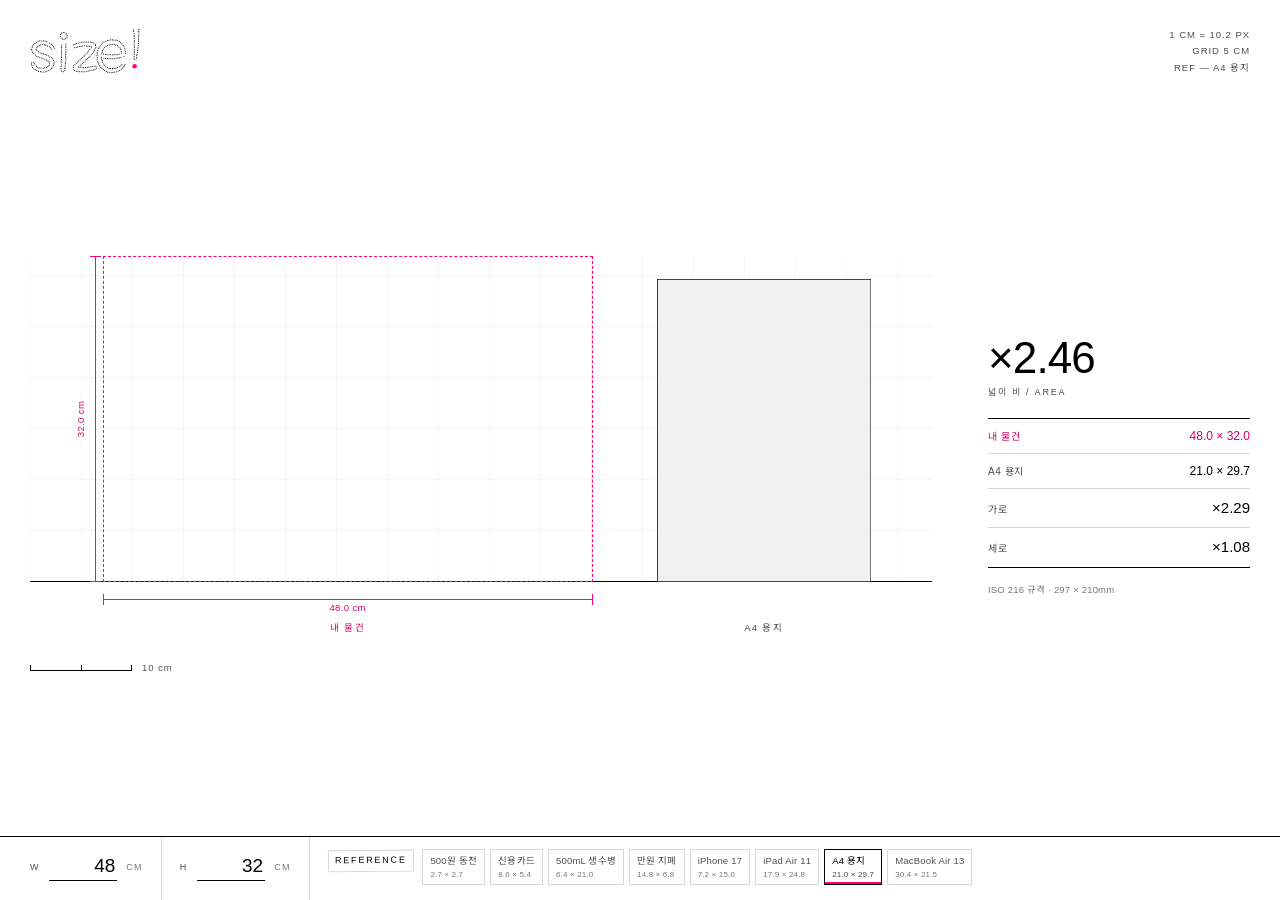
==== index.html @ 5b77df3d "Initial commit: SIZE! final prototype with Phase 0 baseline" ====
<!doctype html>
<html lang="ko">
<head>
<meta charset="utf-8">
<meta name="viewport" content="width=device-width, initial-scale=1">
<title>실물 크기 비교</title>
<meta name="description" content="가로·세로 치수를 입력하면 A4 용지, 신용카드 같은 익숙한 물건과 같은 축척으로 나란히 그려 줍니다.">
<link rel="preconnect" href="https://fonts.gstatic.com" crossorigin>
<link rel="stylesheet" href="https://fonts.googleapis.com/css2?family=Noto+Sans+KR:wght@400;500&display=swap">
<link rel="stylesheet" href="./styles.css">
</head>
<body>

<div class="frame">

  <header class="top">
    <h1 class="mark">
    <!-- size! 워드마크 — 폰트가 아니라 직접 그린 획에서 뽑은 외곽선을 작은 점으로 따라 찍는다.
         면 채움·solid outline 없음. ! 아래의 큰 핫핑크 원 하나가 유일한 색 포인트. -->
    <svg class="mark-svg" viewBox="0 0 389.1 162.5" role="img" aria-label="size!">
      <g class="wm-s">
        <circle cx="83.3" cy="66.5" r="1.90"/><circle cx="79.5" cy="61.2" r="1.90"/>
        <circle cx="74.9" cy="56.9" r="1.90"/><circle cx="69.2" cy="52.8" r="1.90"/>
        <circle cx="59.0" cy="48.0" r="1.90"/><circle cx="53.3" cy="45.9" r="1.90"/>
        <circle cx="46.8" cy="45.3" r="1.90"/><circle cx="40.3" cy="45.7" r="1.90"/>
        <circle cx="34.2" cy="45.2" r="1.90"/><circle cx="28.2" cy="47.1" r="1.90"/>
        <circle cx="22.5" cy="50.2" r="1.90"/><circle cx="17.2" cy="53.6" r="1.90"/>
        <circle cx="12.5" cy="58.8" r="1.90"/><circle cx="9.1" cy="63.3" r="1.90"/><circle cx="7.7" cy="68.8" r="1.90"/>
        <circle cx="5.6" cy="75.4" r="1.90"/><circle cx="7.0" cy="81.1" r="1.90"/><circle cx="9.1" cy="86.6" r="1.90"/>
        <circle cx="13.7" cy="91.1" r="1.90"/><circle cx="18.7" cy="95.6" r="1.90"/>
        <circle cx="23.7" cy="99.4" r="1.90"/><circle cx="28.7" cy="101.4" r="1.90"/>
        <circle cx="34.3" cy="103.2" r="1.90"/><circle cx="40.5" cy="105.7" r="1.90"/>
        <circle cx="46.2" cy="108.2" r="1.90"/><circle cx="52.6" cy="110.2" r="1.90"/>
        <circle cx="58.1" cy="113.2" r="1.90"/><circle cx="63.3" cy="116.5" r="1.90"/>
        <circle cx="67.2" cy="119.5" r="1.90"/><circle cx="69.4" cy="126.3" r="1.90"/>
        <circle cx="67.4" cy="132.0" r="1.90"/><circle cx="63.0" cy="135.2" r="1.90"/>
        <circle cx="58.2" cy="139.3" r="1.90"/><circle cx="51.5" cy="140.6" r="1.90"/>
        <circle cx="46.0" cy="141.7" r="1.90"/><circle cx="38.9" cy="141.1" r="1.90"/>
        <circle cx="32.7" cy="141.0" r="1.90"/><circle cx="27.5" cy="138.2" r="1.90"/>
        <circle cx="22.9" cy="135.3" r="1.90"/><circle cx="17.6" cy="130.7" r="1.90"/>
        <circle cx="15.4" cy="124.6" r="1.90"/><circle cx="12.2" cy="120.7" r="1.90"/>
        <circle cx="5.8" cy="122.4" r="1.90"/><circle cx="4.9" cy="127.4" r="1.90"/>
        <circle cx="7.1" cy="133.2" r="1.90"/><circle cx="9.2" cy="139.2" r="1.90"/>
        <circle cx="13.4" cy="143.5" r="1.90"/><circle cx="18.4" cy="146.9" r="1.90"/>
        <circle cx="23.7" cy="150.0" r="1.90"/><circle cx="30.2" cy="153.0" r="1.90"/>
        <circle cx="36.8" cy="153.8" r="1.90"/><circle cx="41.9" cy="155.0" r="1.90"/>
        <circle cx="48.9" cy="155.0" r="1.90"/><circle cx="55.3" cy="154.0" r="1.90"/>
        <circle cx="60.0" cy="151.7" r="1.90"/><circle cx="65.9" cy="149.7" r="1.90"/>
        <circle cx="71.4" cy="147.2" r="1.90"/><circle cx="76.3" cy="142.5" r="1.90"/>
        <circle cx="80.6" cy="137.6" r="1.90"/><circle cx="83.3" cy="132.2" r="1.90"/>
        <circle cx="84.3" cy="126.4" r="1.90"/><circle cx="84.7" cy="120.1" r="1.90"/>
        <circle cx="83.0" cy="113.9" r="1.90"/><circle cx="79.7" cy="108.8" r="1.90"/>
        <circle cx="75.0" cy="104.9" r="1.90"/><circle cx="69.9" cy="101.3" r="1.90"/>
        <circle cx="64.8" cy="98.1" r="1.90"/><circle cx="58.8" cy="95.5" r="1.90"/>
        <circle cx="53.6" cy="93.3" r="1.90"/><circle cx="47.3" cy="91.8" r="1.90"/>
        <circle cx="42.1" cy="89.5" r="1.90"/><circle cx="35.5" cy="87.0" r="1.90"/>
        <circle cx="30.6" cy="83.8" r="1.90"/><circle cx="24.4" cy="80.3" r="1.90"/>
        <circle cx="21.5" cy="75.0" r="1.90"/><circle cx="23.5" cy="69.5" r="1.90"/>
        <circle cx="27.2" cy="64.7" r="1.90"/><circle cx="32.8" cy="61.6" r="1.90"/>
        <circle cx="37.7" cy="59.0" r="1.90"/><circle cx="44.8" cy="58.5" r="1.90"/>
        <circle cx="50.6" cy="59.4" r="1.90"/><circle cx="55.7" cy="60.4" r="1.90"/>
        <circle cx="61.9" cy="63.7" r="1.90"/><circle cx="67.9" cy="66.1" r="1.90"/>
        <circle cx="72.3" cy="69.6" r="1.90"/><circle cx="75.5" cy="74.3" r="1.90"/>
        <circle cx="86.1" cy="71.4" r="1.90"/>
      </g>
      <g class="wm-i">
        <circle cx="112.0" cy="61.2" r="1.90"/><circle cx="111.3" cy="68.3" r="1.90"/>
        <circle cx="111.3" cy="74.2" r="1.90"/><circle cx="111.4" cy="80.6" r="1.90"/>
        <circle cx="111.6" cy="85.7" r="1.90"/><circle cx="111.0" cy="92.6" r="1.90"/>
        <circle cx="110.2" cy="98.8" r="1.90"/><circle cx="111.2" cy="104.5" r="1.90"/>
        <circle cx="111.0" cy="111.3" r="1.90"/><circle cx="110.0" cy="116.9" r="1.90"/>
        <circle cx="110.1" cy="122.7" r="1.90"/><circle cx="111.0" cy="130.2" r="1.90"/>
        <circle cx="109.9" cy="135.7" r="1.90"/><circle cx="109.1" cy="142.3" r="1.90"/>
        <circle cx="109.7" cy="147.6" r="1.90"/><circle cx="112.3" cy="153.5" r="1.90"/>
        <circle cx="118.4" cy="154.3" r="1.90"/><circle cx="122.7" cy="149.3" r="1.90"/>
        <circle cx="122.8" cy="142.4" r="1.90"/><circle cx="124.3" cy="137.3" r="1.90"/>
        <circle cx="124.0" cy="130.3" r="1.90"/><circle cx="124.5" cy="124.7" r="1.90"/>
        <circle cx="124.9" cy="119.0" r="1.90"/><circle cx="126.5" cy="112.3" r="1.90"/>
        <circle cx="126.7" cy="105.4" r="1.90"/><circle cx="125.9" cy="99.6" r="1.90"/>
        <circle cx="125.9" cy="94.0" r="1.90"/><circle cx="126.0" cy="87.6" r="1.90"/>
        <circle cx="126.4" cy="81.8" r="1.90"/><circle cx="126.1" cy="74.9" r="1.90"/>
        <circle cx="126.6" cy="68.2" r="1.90"/><circle cx="126.1" cy="63.2" r="1.90"/>
        <circle cx="126.6" cy="56.6" r="1.90"/><circle cx="130.2" cy="32.3" r="1.90"/>
        <circle cx="125.9" cy="37.1" r="1.90"/><circle cx="120.1" cy="40.0" r="1.90"/>
        <circle cx="114.0" cy="38.7" r="1.90"/><circle cx="109.4" cy="35.0" r="1.90"/>
        <circle cx="107.2" cy="29.2" r="1.90"/><circle cx="107.9" cy="23.0" r="1.90"/>
        <circle cx="111.4" cy="18.2" r="1.90"/><circle cx="117.4" cy="15.6" r="1.90"/>
        <circle cx="123.3" cy="16.5" r="1.90"/><circle cx="128.1" cy="20.8" r="1.90"/>
        <circle cx="130.8" cy="26.4" r="1.90"/>
      </g>
      <g class="wm-z">
        <circle cx="162.4" cy="68.3" r="1.90"/><circle cx="168.0" cy="66.6" r="1.90"/>
        <circle cx="174.4" cy="65.0" r="1.90"/><circle cx="180.3" cy="64.7" r="1.90"/>
        <circle cx="185.6" cy="63.5" r="1.90"/><circle cx="192.3" cy="62.9" r="1.90"/>
        <circle cx="199.1" cy="63.9" r="1.90"/><circle cx="204.7" cy="64.3" r="1.90"/>
        <circle cx="210.3" cy="64.1" r="1.90"/><circle cx="216.9" cy="66.7" r="1.90"/>
        <circle cx="209.7" cy="76.0" r="1.90"/><circle cx="206.3" cy="81.3" r="1.90"/>
        <circle cx="203.1" cy="85.5" r="1.90"/><circle cx="197.8" cy="90.6" r="1.90"/>
        <circle cx="193.6" cy="95.3" r="1.90"/><circle cx="190.5" cy="99.2" r="1.90"/>
        <circle cx="185.9" cy="103.1" r="1.90"/><circle cx="180.8" cy="107.6" r="1.90"/>
        <circle cx="176.6" cy="111.7" r="1.90"/><circle cx="172.6" cy="116.6" r="1.90"/>
        <circle cx="168.1" cy="120.3" r="1.90"/><circle cx="163.2" cy="124.3" r="1.90"/>
        <circle cx="158.4" cy="129.6" r="1.90"/><circle cx="153.8" cy="133.3" r="1.90"/>
        <circle cx="152.6" cy="139.5" r="1.90"/><circle cx="152.9" cy="145.3" r="1.90"/>
        <circle cx="156.6" cy="150.3" r="1.90"/><circle cx="163.2" cy="152.1" r="1.90"/>
        <circle cx="169.3" cy="152.8" r="1.90"/><circle cx="174.9" cy="154.0" r="1.90"/>
        <circle cx="181.7" cy="154.3" r="1.90"/><circle cx="187.3" cy="154.3" r="1.90"/>
        <circle cx="193.5" cy="154.2" r="1.90"/><circle cx="200.1" cy="152.6" r="1.90"/>
        <circle cx="205.3" cy="151.7" r="1.90"/><circle cx="211.6" cy="150.3" r="1.90"/>
        <circle cx="218.3" cy="149.3" r="1.90"/><circle cx="224.4" cy="147.6" r="1.90"/>
        <circle cx="229.7" cy="146.1" r="1.90"/><circle cx="234.1" cy="141.4" r="1.90"/>
        <circle cx="232.4" cy="135.2" r="1.90"/><circle cx="226.1" cy="134.0" r="1.90"/>
        <circle cx="219.6" cy="135.2" r="1.90"/><circle cx="214.8" cy="136.7" r="1.90"/>
        <circle cx="207.9" cy="138.1" r="1.90"/><circle cx="202.1" cy="139.2" r="1.90"/>
        <circle cx="195.6" cy="139.1" r="1.90"/><circle cx="189.4" cy="139.9" r="1.90"/>
        <circle cx="183.6" cy="139.1" r="1.90"/><circle cx="176.9" cy="139.4" r="1.90"/>
        <circle cx="171.4" cy="137.3" r="1.90"/><circle cx="177.1" cy="133.3" r="1.90"/>
        <circle cx="180.9" cy="129.9" r="1.90"/><circle cx="184.9" cy="124.6" r="1.90"/>
        <circle cx="190.0" cy="120.5" r="1.90"/><circle cx="194.5" cy="116.3" r="1.90"/>
        <circle cx="198.2" cy="111.4" r="1.90"/><circle cx="202.6" cy="108.3" r="1.90"/>
        <circle cx="207.3" cy="103.8" r="1.90"/><circle cx="210.7" cy="99.4" r="1.90"/>
        <circle cx="216.2" cy="94.3" r="1.90"/><circle cx="219.9" cy="89.8" r="1.90"/>
        <circle cx="224.1" cy="84.9" r="1.90"/><circle cx="226.7" cy="79.9" r="1.90"/>
        <circle cx="229.5" cy="73.5" r="1.90"/><circle cx="232.6" cy="68.2" r="1.90"/>
        <circle cx="231.5" cy="61.8" r="1.90"/><circle cx="230.3" cy="57.1" r="1.90"/>
        <circle cx="225.1" cy="53.0" r="1.90"/><circle cx="218.9" cy="50.8" r="1.90"/>
        <circle cx="212.9" cy="49.3" r="1.90"/><circle cx="206.5" cy="49.6" r="1.90"/>
        <circle cx="200.9" cy="49.5" r="1.90"/><circle cx="194.4" cy="49.8" r="1.90"/>
        <circle cx="187.5" cy="49.8" r="1.90"/><circle cx="182.0" cy="50.3" r="1.90"/>
        <circle cx="176.0" cy="52.0" r="1.90"/><circle cx="169.5" cy="52.9" r="1.90"/>
        <circle cx="163.0" cy="54.7" r="1.90"/><circle cx="158.3" cy="56.9" r="1.90"/>
        <circle cx="152.5" cy="59.5" r="1.90"/><circle cx="156.1" cy="69.6" r="1.90"/>
      </g>
      <g class="wm-e">
        <circle cx="323.9" cy="127.7" r="1.90"/><circle cx="319.8" cy="133.1" r="1.90"/>
        <circle cx="314.9" cy="136.5" r="1.90"/><circle cx="308.5" cy="139.1" r="1.90"/>
        <circle cx="303.2" cy="141.6" r="1.90"/><circle cx="297.0" cy="143.1" r="1.90"/>
        <circle cx="291.2" cy="143.4" r="1.90"/><circle cx="284.5" cy="143.2" r="1.90"/>
        <circle cx="279.3" cy="142.2" r="1.90"/><circle cx="273.4" cy="139.0" r="1.90"/>
        <circle cx="267.6" cy="136.4" r="1.90"/><circle cx="264.0" cy="131.7" r="1.90"/>
        <circle cx="260.1" cy="126.9" r="1.90"/><circle cx="256.2" cy="120.8" r="1.90"/>
        <circle cx="254.9" cy="115.8" r="1.90"/><circle cx="252.6" cy="109.2" r="1.90"/>
        <circle cx="251.6" cy="103.3" r="1.90"/><circle cx="252.8" cy="90.9" r="1.90"/>
        <circle cx="254.5" cy="84.8" r="1.90"/><circle cx="255.6" cy="79.8" r="1.90"/>
        <circle cx="258.8" cy="73.9" r="1.90"/><circle cx="263.0" cy="69.2" r="1.90"/>
        <circle cx="268.0" cy="65.1" r="1.90"/><circle cx="272.8" cy="61.5" r="1.90"/>
        <circle cx="279.3" cy="60.1" r="1.90"/><circle cx="285.2" cy="58.3" r="1.90"/>
        <circle cx="291.3" cy="57.2" r="1.90"/><circle cx="297.3" cy="57.7" r="1.90"/>
        <circle cx="302.7" cy="60.4" r="1.90"/><circle cx="308.6" cy="62.5" r="1.90"/>
        <circle cx="313.3" cy="66.9" r="1.90"/><circle cx="317.7" cy="70.9" r="1.90"/>
        <circle cx="320.0" cy="76.0" r="1.90"/><circle cx="322.1" cy="82.3" r="1.90"/>
        <circle cx="322.1" cy="88.3" r="1.90"/><circle cx="331.9" cy="99.7" r="1.90"/>
        <circle cx="336.3" cy="89.9" r="1.90"/><circle cx="336.8" cy="83.6" r="1.90"/>
        <circle cx="335.1" cy="77.4" r="1.90"/><circle cx="334.2" cy="71.6" r="1.90"/>
        <circle cx="331.3" cy="66.4" r="1.90"/><circle cx="328.4" cy="61.0" r="1.90"/>
        <circle cx="324.2" cy="56.1" r="1.90"/><circle cx="319.7" cy="51.5" r="1.90"/>
        <circle cx="315.0" cy="47.6" r="1.90"/><circle cx="308.5" cy="44.9" r="1.90"/>
        <circle cx="303.3" cy="42.8" r="1.90"/><circle cx="296.9" cy="42.6" r="1.90"/>
        <circle cx="290.7" cy="42.0" r="1.90"/><circle cx="284.2" cy="41.2" r="1.90"/>
        <circle cx="278.2" cy="42.9" r="1.90"/><circle cx="272.7" cy="44.3" r="1.90"/>
        <circle cx="267.4" cy="47.0" r="1.90"/><circle cx="260.6" cy="49.4" r="1.90"/>
        <circle cx="256.4" cy="53.1" r="1.90"/><circle cx="252.4" cy="57.5" r="1.90"/>
        <circle cx="247.2" cy="62.9" r="1.90"/><circle cx="243.9" cy="67.4" r="1.90"/>
        <circle cx="241.8" cy="72.7" r="1.90"/><circle cx="238.8" cy="78.6" r="1.90"/>
        <circle cx="237.1" cy="85.3" r="1.90"/><circle cx="237.0" cy="90.7" r="1.90"/>
        <circle cx="236.5" cy="96.9" r="1.90"/><circle cx="236.9" cy="104.1" r="1.90"/>
        <circle cx="236.6" cy="109.1" r="1.90"/><circle cx="238.8" cy="116.1" r="1.90"/>
        <circle cx="239.7" cy="120.9" r="1.90"/><circle cx="242.2" cy="126.6" r="1.90"/>
        <circle cx="246.1" cy="132.6" r="1.90"/><circle cx="249.5" cy="138.1" r="1.90"/>
        <circle cx="253.8" cy="142.3" r="1.90"/><circle cx="258.1" cy="146.5" r="1.90"/>
        <circle cx="263.0" cy="149.6" r="1.90"/><circle cx="268.8" cy="153.1" r="1.90"/>
        <circle cx="274.3" cy="155.6" r="1.90"/><circle cx="279.8" cy="156.1" r="1.90"/>
        <circle cx="286.4" cy="157.6" r="1.90"/><circle cx="292.1" cy="156.7" r="1.90"/>
        <circle cx="298.6" cy="155.6" r="1.90"/><circle cx="304.4" cy="154.3" r="1.90"/>
        <circle cx="310.6" cy="151.7" r="1.90"/><circle cx="316.3" cy="149.2" r="1.90"/>
        <circle cx="322.0" cy="145.6" r="1.90"/><circle cx="325.6" cy="141.5" r="1.90"/>
        <circle cx="330.6" cy="137.0" r="1.90"/><circle cx="333.5" cy="132.9" r="1.90"/>
        <circle cx="335.4" cy="127.6" r="1.90"/><circle cx="314.4" cy="91.9" r="1.90"/>
        <circle cx="309.4" cy="93.8" r="1.90"/><circle cx="302.9" cy="93.8" r="1.90"/>
        <circle cx="296.5" cy="94.2" r="1.90"/><circle cx="290.9" cy="94.6" r="1.90"/>
        <circle cx="284.3" cy="94.4" r="1.90"/><circle cx="278.4" cy="93.8" r="1.90"/>
        <circle cx="271.3" cy="94.2" r="1.90"/><circle cx="266.3" cy="93.2" r="1.90"/>
        <circle cx="259.5" cy="91.4" r="1.90"/><circle cx="260.6" cy="105.6" r="1.90"/>
        <circle cx="266.3" cy="106.6" r="1.90"/><circle cx="272.9" cy="107.7" r="1.90"/>
        <circle cx="278.7" cy="108.7" r="1.90"/><circle cx="284.8" cy="108.2" r="1.90"/>
        <circle cx="290.3" cy="108.8" r="1.90"/><circle cx="297.5" cy="108.2" r="1.90"/>
        <circle cx="303.6" cy="107.8" r="1.90"/><circle cx="310.0" cy="106.1" r="1.90"/>
        <circle cx="314.8" cy="105.4" r="1.90"/><circle cx="321.4" cy="104.2" r="1.90"/>
      </g>
      <g class="wm-bang">
        <circle cx="365.8" cy="11.8" r="1.90"/><circle cx="366.9" cy="19.2" r="1.90"/>
        <circle cx="367.4" cy="25.5" r="1.90"/><circle cx="368.0" cy="31.1" r="1.90"/>
        <circle cx="367.4" cy="36.8" r="1.90"/><circle cx="368.1" cy="43.1" r="1.90"/>
        <circle cx="367.8" cy="49.0" r="1.90"/><circle cx="368.0" cy="56.5" r="1.90"/>
        <circle cx="367.7" cy="62.6" r="1.90"/><circle cx="368.3" cy="68.3" r="1.90"/>
        <circle cx="368.6" cy="75.1" r="1.90"/><circle cx="367.7" cy="80.7" r="1.90"/>
        <circle cx="367.6" cy="86.9" r="1.90"/><circle cx="367.3" cy="93.0" r="1.90"/>
        <circle cx="367.2" cy="99.9" r="1.90"/><circle cx="366.5" cy="105.9" r="1.90"/>
        <circle cx="368.2" cy="111.0" r="1.90"/><circle cx="374.4" cy="109.5" r="1.90"/>
        <circle cx="375.9" cy="103.9" r="1.90"/><circle cx="376.5" cy="97.3" r="1.90"/>
        <circle cx="377.5" cy="92.3" r="1.90"/><circle cx="378.3" cy="85.7" r="1.90"/>
        <circle cx="379.0" cy="79.0" r="1.90"/><circle cx="380.5" cy="73.5" r="1.90"/>
        <circle cx="381.1" cy="67.7" r="1.90"/><circle cx="381.6" cy="61.7" r="1.90"/>
        <circle cx="382.8" cy="54.6" r="1.90"/><circle cx="383.1" cy="48.6" r="1.90"/>
        <circle cx="382.9" cy="42.0" r="1.90"/><circle cx="383.5" cy="36.4" r="1.90"/>
        <circle cx="383.5" cy="29.5" r="1.90"/><circle cx="384.1" cy="24.5" r="1.90"/>
        <circle cx="383.7" cy="17.4" r="1.90"/><circle cx="383.4" cy="12.0" r="1.90"/>
        <circle cx="384.2" cy="4.9" r="1.90"/><circle cx="365.2" cy="6.7" r="1.90"/>
        <circle cx="368.8" cy="134.8" r="8.00" class="wm-hot"/>
      </g>
    </svg>
  </h1>
    <div class="meta">
      <span id="metaScale"></span>
      <span id="metaGrid"></span>
      <span id="metaRef"></span>
    </div>
  </header>

  <main class="work">

    <section class="canvas-area" id="stage" aria-label="비교 캔버스">
      <div class="canvas">
        <div class="grid" id="grid" aria-hidden="true"></div>
        <div class="row" id="row"></div>
        <div class="measure" id="measure" aria-hidden="true"></div>
      </div>
      <div class="ruler">
        <span class="ruler-bar" id="scalebar"></span>
        <span class="ruler-label" id="scalelabel"></span>
      </div>
    </section>

    <aside class="spec" aria-label="비교 결과">
      <div class="headline">
        <span class="headline-num" id="headNum"></span>
        <span class="headline-lab">넓이 비 / AREA</span>
      </div>
      <table class="spec-table">
        <tbody id="specRows"></tbody>
      </table>
      <p class="basis" id="basis"></p>
    </aside>

  </main>

  <p class="sr-only" id="result" role="status" aria-live="polite"></p>

  <footer class="controls">
    <div class="cell cell-w">
      <label class="k" for="w">W</label>
      <input id="w" type="number" value="48" min="0.1" max="1000" step="0.1" inputmode="decimal" autocomplete="off">
      <span class="u" aria-hidden="true">CM</span>
    </div>
    <div class="cell cell-h">
      <label class="k" for="h">H</label>
      <input id="h" type="number" value="32" min="0.1" max="1000" step="0.1" inputmode="decimal" autocomplete="off">
      <span class="u" aria-hidden="true">CM</span>
    </div>
    <div class="cell cell-refs">
      <span class="k tilt">REFERENCE</span>
      <fieldset class="chips" id="chips">
        <legend class="sr-only">기준 물건 선택</legend>
      </fieldset>
    </div>
  </footer>

</div>

<script src="./src/data.js"></script>
<script src="./src/shapes.js"></script>
<script src="./src/scale.js"></script>
<script src="./src/render.js"></script>
<script src="./src/main.js"></script>
</body>
</html>
---- styles.css ----
/* 실물 크기 비교 — 화이트 + 블랙 + 핫핑크, 라이트 단일 테마.
   구조는 얇은 검정 선으로만 만든다. 둥근 카드·그림자·면 채움을 쓰지 않는다.
   색은 전부 :root 토큰으로만 정의한다. */
:root {
  --paper:      #FFFFFF;
  --ink:        #000000;
  --ink-2:      #4D4D4D;
  --ink-3:      #767676;   /* 가장 작은 보조 글자. 흰 바탕 4.7:1 */
  --rule:       #000000;
  --rule-soft:  #D8D8D8;

  --hot:        #FF0080;   /* 선·도형·블러 */
  --hot-ink:    #D6006B;   /* 작은 글자용. #FF0080은 흰 바탕에서 대비가 모자람 */

  --grid-line:  rgba(0, 0, 0, 0.035);
  --sil-fill:   #F0F0F0;   /* 기준 물건 면 — 옅은 회색 */
  --sil-line:   #111111;   /* 기준 물건 외곽선·내부 디테일 */

  /* UI 전체의 기본 글꼴. Arial 계열에는 한글 글리프가 없으므로
     Noto Sans KR이 한글을 받아 준다 (웹폰트로 함께 불러온다). */
  --ui:   "Arial Unicode MS", Arial, Helvetica, "Noto Sans KR", sans-serif;
  /* 워드마크는 글꼴이 아니라 SVG dot 도형이다. 글꼴 토큰은 --ui 하나뿐 */

  color-scheme: light;
}

* { box-sizing: border-box; }
html, body { margin: 0; }
html, body { height: 100%; }

body {
  background: var(--paper);
  color: var(--ink);
  font-family: var(--ui);
  font-size: 12px;
  line-height: 1.5;
  -webkit-text-size-adjust: 100%;
}

.sr-only {
  position: absolute; width: 1px; height: 1px;
  padding: 0; margin: -1px; overflow: hidden;
  clip: rect(0 0 0 0); clip-path: inset(50%); white-space: nowrap; border: 0;
}

/* ── 틀 — 콘텐츠를 화면 가장자리로 민다 ───────────────────────── */
.frame {
  position: relative;
  z-index: 1;
  min-height: 100%;
  display: flex;
  flex-direction: column;
  padding: 26px 30px 0;
}

/* ── 상단 ─────────────────────────────────────────────────── */
.top {
  display: flex;
  align-items: flex-start;
  justify-content: space-between;
  padding-top: 2px;
  gap: 24px;
  margin-bottom: 66px;
}
/* 워드마크 size! — 직접 그린 획의 외곽선을 작은 점으로 따라 찍은 레터링.
   SVG라서 글꼴 유무와 무관하게 모든 환경에서 점 위치가 똑같다.
   면 채움도, 이어진 선도 쓰지 않는다. 부제는 두지 않는다. */
.mark {
  margin: 0;
  line-height: 0;        /* SVG 아래 생기는 글줄 여백을 없앤다 */
}
.mark-svg {
  display: block;
  height: clamp(40px, 3.6vw, 50px);   /* 점이 작아진 만큼 표시 크기를 키운다 */
  width: auto;
}
.mark-svg circle { fill: var(--ink); }
/* ! 아래의 큰 원 하나 — 치수를 찍는 측정점이자 유일한 색 포인트.
   stroke·glow·shadow·gradient 없이 단색 원이다 */
.mark-svg .wm-hot { fill: var(--hot); }
.meta {
  display: flex;
  flex-direction: column;
  align-items: flex-end;
  gap: 2px;
  font-family: var(--ui);
  font-size: 9.5px;
  letter-spacing: 0.1em;
  color: var(--ink-2);
  text-align: right;
  white-space: nowrap;
}

/* ── 작업 영역 ────────────────────────────────────────────── */
.work {
  flex: 1;
  display: flex;
  align-items: center;          /* 위아래 빈 공간을 콘텐츠 둘레로 돌린다 */
  gap: 56px;
  padding-bottom: 46px;
}
.canvas-area { flex: 1 1 auto; min-width: 0; }

.canvas { position: relative; }
.measure { position: absolute; left: 0; right: 0; top: 0; height: 0; }

/* 격자 — 같은 축척임을 받쳐 주는 보조 장치. 눈에 띄면 안 된다 */
.grid {
  position: absolute;
  left: 0; right: 0; top: 0;
  background-image:
    linear-gradient(to right, var(--grid-line) 1px, transparent 1px),
    linear-gradient(to bottom, var(--grid-line) 1px, transparent 1px);
  background-position: left bottom;
  border-bottom: 1px solid var(--ink);   /* 공통 바닥선 */
  pointer-events: none;
}

.row {
  position: relative;
  display: flex;
  align-items: flex-end;
  justify-content: flex-start;           /* 왼쪽 정렬 — 오른쪽을 비운다 */
  overflow-x: auto;
  overflow-y: hidden;
  min-height: 60px;
}
.col { position: relative; flex: 0 0 auto; }
.inner { display: flex; flex-direction: column; align-items: center; }
.plot { display: flex; align-items: flex-end; justify-content: center; position: relative; width: 100%; }

/* 내 물건 — 얇은 핫핑크 점선. 면은 채우지 않는다 */
.box {
  border: 1px dashed var(--hot);
  background: transparent;
}
/* 기준 물건 — 옅은 회색 면 + 얇은 검정 외곽선.
   획의 바깥 절반은 뷰포트가 잘라내므로 칠해지는 범위는 정확히 w × h다 */
.shape { display: block; overflow: hidden; }
.shape .sil-fill { fill: var(--sil-fill); stroke: none; }
.shape .sil-line { fill: none; stroke: var(--sil-line); stroke-width: 1.6; stroke-linejoin: round; }

/* ── 치수선 — 내 물건에만 ─────────────────────────────────── */
.dim b {
  font-family: var(--ui);
  font-size: 9.5px;
  font-weight: 500;
  letter-spacing: 0.04em;
  color: var(--hot-ink);
  font-variant-numeric: tabular-nums;
  background: var(--paper);
  white-space: nowrap;
}
.dim i { position: absolute; background: var(--hot); }

.dim-v { position: absolute; left: -28px; bottom: 0; width: 26px; }
.dim-v::before {
  content: ""; position: absolute; right: 5px; top: 0; bottom: 0;
  border-left: 1px solid var(--hot);
}
.dim-v i { right: 0; width: 11px; height: 1px; }
.dim-v i:first-child { top: 0; }
.dim-v i:last-of-type { bottom: 0; }
.dim-v b {
  position: absolute; left: 6px; top: 50%;
  transform: translate(-50%, -50%) rotate(-90deg);
  padding: 0 3px;
}

.dim-h { position: relative; height: 20px; margin-top: 8px; display: block; }
.dim-h::before {
  content: ""; position: absolute; top: 9px; left: 0; right: 0;
  border-top: 1px solid var(--hot);
}
.dim-h i { top: 4px; width: 1px; height: 11px; }
.dim-h i:first-child { left: 0; }
.dim-h i:last-of-type { right: 0; }
.dim-h b {
  position: absolute; top: 11px; left: 50%;
  transform: translateX(-50%);
  padding: 0 4px;
}

.cap { text-align: center; padding: 11px 0 0; width: 100%; }
.col.reference .cap { padding-top: 39px; }
.cap-name {
  display: block;
  font-size: 9.5px;
  letter-spacing: 0.14em;
  color: var(--ink-2);
  white-space: nowrap;
}
.col.subject .cap-name { color: var(--hot-ink); }

/* ── 자 ──────────────────────────────────────────────────── */
.ruler {
  display: flex; align-items: center; gap: 10px;
  margin-top: 26px;
  font-family: var(--ui);
  font-size: 9.5px;
  letter-spacing: 0.1em;
  color: var(--ink-2);
}
.ruler-bar {
  display: inline-block; height: 6px;
  border: 1px solid var(--ink); border-top: 0;
  position: relative;
}
.ruler-bar::after {
  content: ""; position: absolute; left: 50%; top: 0; bottom: 0;
  border-left: 1px solid var(--ink);
}

/* ── 결과 패널 ───────────────────────────────────────────── */
.spec { flex: 0 0 262px; padding-top: 4px; }

.headline { margin-bottom: 18px; }
.headline-num {
  display: block;
  font-family: var(--ui);
  font-size: 44px;
  font-weight: 500;
  line-height: 1;
  letter-spacing: -0.02em;
  font-variant-numeric: tabular-nums;
}
.headline-lab {
  display: block;
  margin-top: 6px;
  font-family: var(--ui);
  font-size: 9px;
  letter-spacing: 0.2em;
  color: var(--ink-2);
}

.spec-table {
  width: 100%;
  border-collapse: collapse;
  border-top: 1px solid var(--rule);
}
.spec-table th, .spec-table td {
  border-bottom: 1px solid var(--rule-soft);
  padding: 8px 0;
  text-align: left;
  font-weight: 400;
  vertical-align: baseline;
}
.spec-table th {
  font-size: 10px;
  letter-spacing: 0.06em;
  color: var(--ink-2);
  white-space: nowrap;
  padding-right: 10px;
}
.spec-table td {
  font-family: var(--ui);
  font-size: 12px;
  font-variant-numeric: tabular-nums;
  text-align: right;
}
.spec-table tr.is-subject th,
.spec-table tr.is-subject td { color: var(--hot-ink); }
.spec-table tr.ratio td { font-size: 15px; }
.spec-table tr:last-child th, .spec-table tr:last-child td { border-bottom: 1px solid var(--rule); }

.basis {
  margin: 14px 0 0;
  font-size: 9.5px;
  line-height: 1.7;
  letter-spacing: 0.02em;
  color: var(--ink-3);
}

/* ── 하단 조작 바 — 셀이 맞붙은 표 ─────────────────────────── */
.controls {
  display: flex;
  align-items: stretch;
  border-top: 1px solid var(--rule);
  margin: 0 -30px;
  padding: 0 30px;
}
.cell {
  display: flex;
  align-items: center;
  gap: 9px;
  padding: 13px 18px 15px;
  border-left: 1px solid var(--rule-soft);
  min-width: 0;
}
.cell:first-child { border-left: 0; padding-left: 0; }
.cell-refs { flex: 1 1 auto; align-items: flex-start; padding-top: 12px; }

.k {
  font-family: var(--ui);
  font-size: 9px;
  letter-spacing: 0.2em;
  color: var(--ink-2);
  white-space: nowrap;
}
.k.tilt {
  display: inline-block;
  transform: rotate(-0.5deg);
  border: 1px solid var(--rule-soft);
  padding: 3px 6px;
  color: var(--ink);
  margin-top: 1px;
}
.cell input {
  width: 68px;
  font-family: var(--ui);
  font-size: 19px;
  font-weight: 500;
  font-variant-numeric: tabular-nums;
  color: var(--ink);
  background: transparent;
  border: 0;
  border-bottom: 1px solid var(--ink);
  border-radius: 0;
  padding: 1px 2px 3px;
  text-align: right;
  -moz-appearance: textfield;
}
.cell input::-webkit-outer-spin-button,
.cell input::-webkit-inner-spin-button { -webkit-appearance: none; margin: 0; }
.cell .u {
  font-family: var(--ui);
  font-size: 9px;
  letter-spacing: 0.14em;
  color: var(--ink-3);
}
input:focus-visible { outline: 2px solid var(--hot); outline-offset: 3px; }

/* ── 기준 물건 태그 ───────────────────────────────────────── */
.chips {
  border: 0; margin: 0; padding: 0;
  display: flex; flex-wrap: wrap; gap: 5px;
  min-width: 0;
}
.chip { display: block; cursor: pointer; }
.chip input {
  position: absolute; width: 1px; height: 1px;
  opacity: 0; pointer-events: none;
}
.chip-face {
  display: flex; flex-direction: column; gap: 1px;
  border: 1px solid var(--rule-soft);
  padding: 4px 7px 3px;
  background: var(--paper);
}
.chip-name { font-size: 9.5px; letter-spacing: 0.02em; color: var(--ink-2); white-space: nowrap; }
.chip-size {
  font-family: var(--ui);
  font-size: 8px;
  letter-spacing: 0.02em;
  color: var(--ink-3);
  font-variant-numeric: tabular-nums;
  white-space: nowrap;
}
.chip:hover .chip-face { border-color: var(--ink); }
.chip input:checked + .chip-face {
  border-color: var(--ink);
  box-shadow: inset 0 -2px 0 var(--hot);
}
.chip input:checked + .chip-face .chip-name { color: var(--ink); }
.chip input:checked + .chip-face .chip-size { color: var(--ink-2); }
.chip input:focus-visible + .chip-face { outline: 2px solid var(--hot); outline-offset: 2px; }

/* ── 좁은 화면 ───────────────────────────────────────────── */
@media (max-width: 900px) {
  .work { gap: 34px; }
  .spec { flex-basis: 212px; }
  .headline-num { font-size: 36px; }
}

@media (max-width: 760px) {
  .frame { padding: 20px 18px 0; }
  .top { margin-bottom: 38px; }
  .meta { font-size: 8.5px; }
  /* 도형은 계속 왼쪽 정렬. 결과 표만 캔버스 아래로 내린다 */
  .work { flex-direction: column; align-items: stretch; gap: 30px; padding-bottom: 34px; }
  .spec { flex: 1 1 auto; max-width: 420px; }
  .headline-num { font-size: 38px; }
  .controls { margin: 0 -18px; padding: 0 18px; flex-wrap: wrap; }
  .cell { padding: 11px 14px 13px; }
  .cell-refs { flex-basis: 100%; border-left: 0; padding-left: 0; border-top: 1px solid var(--rule-soft); }
  .cell input { width: 60px; font-size: 17px; }
}

@media (prefers-reduced-motion: reduce) {
  * { transition: none !important; animation: none !important; }
}
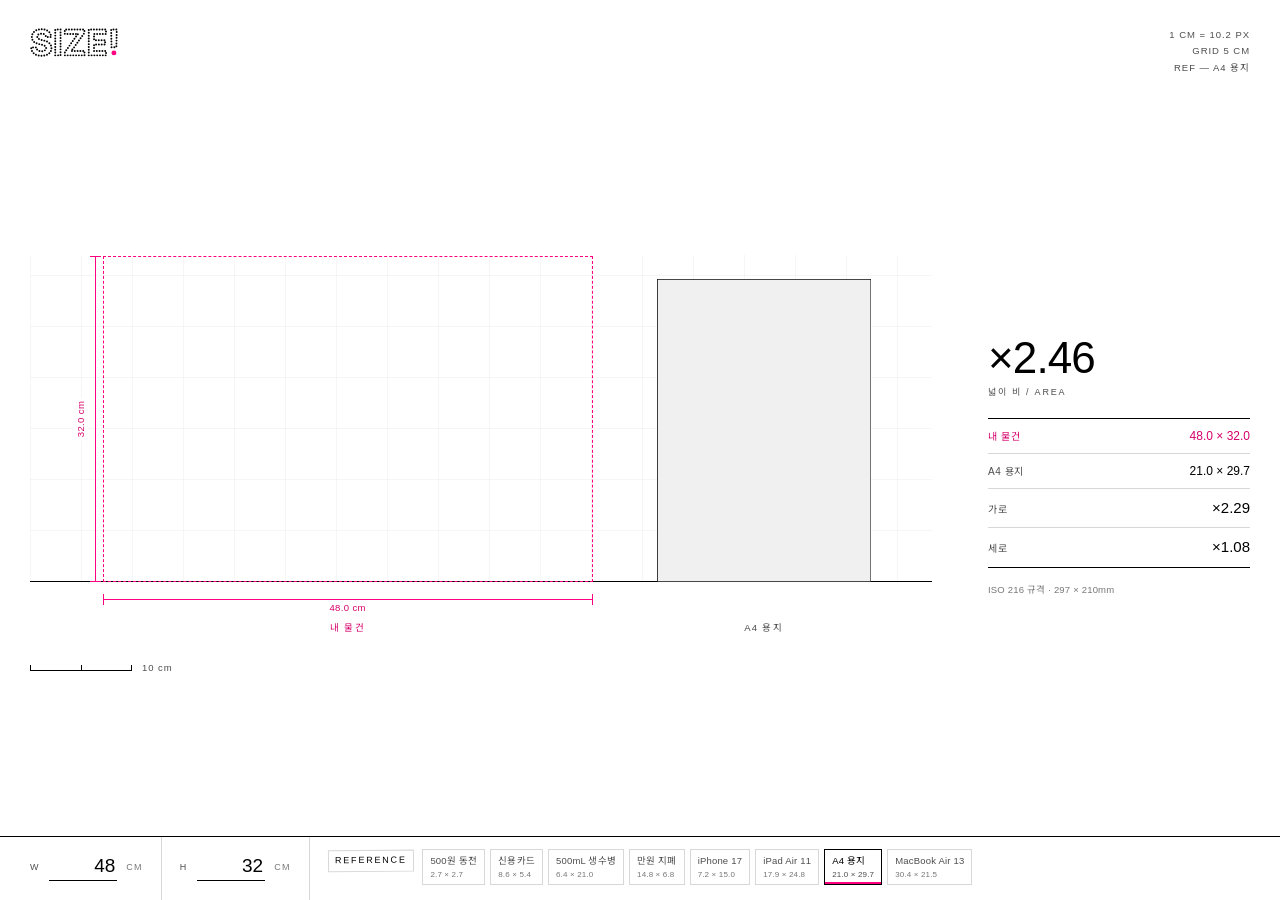
==== commit da75f80a: "Update final logo and QA fixes" ====
--- a/index.html
+++ b/index.html
@@ -15,198 +15,107 @@
 
   <header class="top">
     <h1 class="mark">
-    <!-- size! 워드마크 — 폰트가 아니라 직접 그린 획에서 뽑은 외곽선을 작은 점으로 따라 찍는다.
+    <!-- SIZE! 워드마크 — 글자 윤곽을 같은 간격의 원형 dot으로만 그린다.
          면 채움·solid outline 없음. ! 아래의 큰 핫핑크 원 하나가 유일한 색 포인트. -->
-    <svg class="mark-svg" viewBox="0 0 389.1 162.5" role="img" aria-label="size!">
+    <svg class="mark-svg" viewBox="0 0 340.8 112.4" role="img" aria-label="SIZE!">
       <g class="wm-s">
-        <circle cx="83.3" cy="66.5" r="1.90"/><circle cx="79.5" cy="61.2" r="1.90"/>
-        <circle cx="74.9" cy="56.9" r="1.90"/><circle cx="69.2" cy="52.8" r="1.90"/>
-        <circle cx="59.0" cy="48.0" r="1.90"/><circle cx="53.3" cy="45.9" r="1.90"/>
-        <circle cx="46.8" cy="45.3" r="1.90"/><circle cx="40.3" cy="45.7" r="1.90"/>
-        <circle cx="34.2" cy="45.2" r="1.90"/><circle cx="28.2" cy="47.1" r="1.90"/>
-        <circle cx="22.5" cy="50.2" r="1.90"/><circle cx="17.2" cy="53.6" r="1.90"/>
-        <circle cx="12.5" cy="58.8" r="1.90"/><circle cx="9.1" cy="63.3" r="1.90"/><circle cx="7.7" cy="68.8" r="1.90"/>
-        <circle cx="5.6" cy="75.4" r="1.90"/><circle cx="7.0" cy="81.1" r="1.90"/><circle cx="9.1" cy="86.6" r="1.90"/>
-        <circle cx="13.7" cy="91.1" r="1.90"/><circle cx="18.7" cy="95.6" r="1.90"/>
-        <circle cx="23.7" cy="99.4" r="1.90"/><circle cx="28.7" cy="101.4" r="1.90"/>
-        <circle cx="34.3" cy="103.2" r="1.90"/><circle cx="40.5" cy="105.7" r="1.90"/>
-        <circle cx="46.2" cy="108.2" r="1.90"/><circle cx="52.6" cy="110.2" r="1.90"/>
-        <circle cx="58.1" cy="113.2" r="1.90"/><circle cx="63.3" cy="116.5" r="1.90"/>
-        <circle cx="67.2" cy="119.5" r="1.90"/><circle cx="69.4" cy="126.3" r="1.90"/>
-        <circle cx="67.4" cy="132.0" r="1.90"/><circle cx="63.0" cy="135.2" r="1.90"/>
-        <circle cx="58.2" cy="139.3" r="1.90"/><circle cx="51.5" cy="140.6" r="1.90"/>
-        <circle cx="46.0" cy="141.7" r="1.90"/><circle cx="38.9" cy="141.1" r="1.90"/>
-        <circle cx="32.7" cy="141.0" r="1.90"/><circle cx="27.5" cy="138.2" r="1.90"/>
-        <circle cx="22.9" cy="135.3" r="1.90"/><circle cx="17.6" cy="130.7" r="1.90"/>
-        <circle cx="15.4" cy="124.6" r="1.90"/><circle cx="12.2" cy="120.7" r="1.90"/>
-        <circle cx="5.8" cy="122.4" r="1.90"/><circle cx="4.9" cy="127.4" r="1.90"/>
-        <circle cx="7.1" cy="133.2" r="1.90"/><circle cx="9.2" cy="139.2" r="1.90"/>
-        <circle cx="13.4" cy="143.5" r="1.90"/><circle cx="18.4" cy="146.9" r="1.90"/>
-        <circle cx="23.7" cy="150.0" r="1.90"/><circle cx="30.2" cy="153.0" r="1.90"/>
-        <circle cx="36.8" cy="153.8" r="1.90"/><circle cx="41.9" cy="155.0" r="1.90"/>
-        <circle cx="48.9" cy="155.0" r="1.90"/><circle cx="55.3" cy="154.0" r="1.90"/>
-        <circle cx="60.0" cy="151.7" r="1.90"/><circle cx="65.9" cy="149.7" r="1.90"/>
-        <circle cx="71.4" cy="147.2" r="1.90"/><circle cx="76.3" cy="142.5" r="1.90"/>
-        <circle cx="80.6" cy="137.6" r="1.90"/><circle cx="83.3" cy="132.2" r="1.90"/>
-        <circle cx="84.3" cy="126.4" r="1.90"/><circle cx="84.7" cy="120.1" r="1.90"/>
-        <circle cx="83.0" cy="113.9" r="1.90"/><circle cx="79.7" cy="108.8" r="1.90"/>
-        <circle cx="75.0" cy="104.9" r="1.90"/><circle cx="69.9" cy="101.3" r="1.90"/>
-        <circle cx="64.8" cy="98.1" r="1.90"/><circle cx="58.8" cy="95.5" r="1.90"/>
-        <circle cx="53.6" cy="93.3" r="1.90"/><circle cx="47.3" cy="91.8" r="1.90"/>
-        <circle cx="42.1" cy="89.5" r="1.90"/><circle cx="35.5" cy="87.0" r="1.90"/>
-        <circle cx="30.6" cy="83.8" r="1.90"/><circle cx="24.4" cy="80.3" r="1.90"/>
-        <circle cx="21.5" cy="75.0" r="1.90"/><circle cx="23.5" cy="69.5" r="1.90"/>
-        <circle cx="27.2" cy="64.7" r="1.90"/><circle cx="32.8" cy="61.6" r="1.90"/>
-        <circle cx="37.7" cy="59.0" r="1.90"/><circle cx="44.8" cy="58.5" r="1.90"/>
-        <circle cx="50.6" cy="59.4" r="1.90"/><circle cx="55.7" cy="60.4" r="1.90"/>
-        <circle cx="61.9" cy="63.7" r="1.90"/><circle cx="67.9" cy="66.1" r="1.90"/>
-        <circle cx="72.3" cy="69.6" r="1.90"/><circle cx="75.5" cy="74.3" r="1.90"/>
-        <circle cx="86.1" cy="71.4" r="1.90"/>
+        <circle cx="44.5" cy="107.6" r="3.80"/><circle cx="55.4" cy="106.7" r="3.80"/>
+        <circle cx="65.8" cy="103.7" r="3.80"/><circle cx="74.9" cy="97.8" r="3.80"/>
+        <circle cx="81.0" cy="88.8" r="3.80"/><circle cx="83.1" cy="78.2" r="3.80"/>
+        <circle cx="81.3" cy="67.5" r="3.80"/><circle cx="75.0" cy="58.7" r="3.80"/>
+        <circle cx="66.0" cy="52.7" r="3.80"/><circle cx="55.7" cy="49.0" r="3.80"/>
+        <circle cx="45.2" cy="46.4" r="3.80"/><circle cx="34.8" cy="43.0" r="3.80"/>
+        <circle cx="28.3" cy="34.8" r="3.80"/><circle cx="32.5" cy="25.3" r="3.80"/>
+        <circle cx="42.7" cy="22.1" r="3.80"/><circle cx="53.4" cy="23.5" r="3.80"/>
+        <circle cx="61.1" cy="30.8" r="3.80"/><circle cx="68.9" cy="34.7" r="3.80"/>
+        <circle cx="79.8" cy="34.7" r="3.80"/><circle cx="80.3" cy="25.9" r="3.80"/>
+        <circle cx="75.0" cy="16.5" r="3.80"/><circle cx="66.4" cy="9.8" r="3.80"/><circle cx="56.2" cy="6.0" r="3.80"/>
+        <circle cx="45.4" cy="4.8" r="3.80"/><circle cx="34.6" cy="5.8" r="3.80"/><circle cx="24.3" cy="9.1" r="3.80"/>
+        <circle cx="15.4" cy="15.3" r="3.80"/><circle cx="9.3" cy="24.3" r="3.80"/><circle cx="7.2" cy="34.9" r="3.80"/>
+        <circle cx="9.4" cy="45.5" r="3.80"/><circle cx="16.1" cy="54.0" r="3.80"/>
+        <circle cx="25.6" cy="59.4" r="3.80"/><circle cx="36.0" cy="62.5" r="3.80"/>
+        <circle cx="46.6" cy="65.2" r="3.80"/><circle cx="56.8" cy="68.9" r="3.80"/>
+        <circle cx="62.5" cy="77.5" r="3.80"/><circle cx="57.6" cy="86.7" r="3.80"/>
+        <circle cx="47.4" cy="90.2" r="3.80"/><circle cx="36.6" cy="89.3" r="3.80"/>
+        <circle cx="27.5" cy="83.6" r="3.80"/><circle cx="22.7" cy="75.1" r="3.80"/>
+        <circle cx="11.8" cy="75.1" r="3.80"/><circle cx="4.8" cy="78.7" r="3.80"/><circle cx="7.7" cy="89.2" r="3.80"/>
+        <circle cx="14.1" cy="97.9" r="3.80"/><circle cx="23.2" cy="103.8" r="3.80"/>
+        <circle cx="33.7" cy="106.8" r="3.80"/>
       </g>
       <g class="wm-i">
-        <circle cx="112.0" cy="61.2" r="1.90"/><circle cx="111.3" cy="68.3" r="1.90"/>
-        <circle cx="111.3" cy="74.2" r="1.90"/><circle cx="111.4" cy="80.6" r="1.90"/>
-        <circle cx="111.6" cy="85.7" r="1.90"/><circle cx="111.0" cy="92.6" r="1.90"/>
-        <circle cx="110.2" cy="98.8" r="1.90"/><circle cx="111.2" cy="104.5" r="1.90"/>
-        <circle cx="111.0" cy="111.3" r="1.90"/><circle cx="110.0" cy="116.9" r="1.90"/>
-        <circle cx="110.1" cy="122.7" r="1.90"/><circle cx="111.0" cy="130.2" r="1.90"/>
-        <circle cx="109.9" cy="135.7" r="1.90"/><circle cx="109.1" cy="142.3" r="1.90"/>
-        <circle cx="109.7" cy="147.6" r="1.90"/><circle cx="112.3" cy="153.5" r="1.90"/>
-        <circle cx="118.4" cy="154.3" r="1.90"/><circle cx="122.7" cy="149.3" r="1.90"/>
-        <circle cx="122.8" cy="142.4" r="1.90"/><circle cx="124.3" cy="137.3" r="1.90"/>
-        <circle cx="124.0" cy="130.3" r="1.90"/><circle cx="124.5" cy="124.7" r="1.90"/>
-        <circle cx="124.9" cy="119.0" r="1.90"/><circle cx="126.5" cy="112.3" r="1.90"/>
-        <circle cx="126.7" cy="105.4" r="1.90"/><circle cx="125.9" cy="99.6" r="1.90"/>
-        <circle cx="125.9" cy="94.0" r="1.90"/><circle cx="126.0" cy="87.6" r="1.90"/>
-        <circle cx="126.4" cy="81.8" r="1.90"/><circle cx="126.1" cy="74.9" r="1.90"/>
-        <circle cx="126.6" cy="68.2" r="1.90"/><circle cx="126.1" cy="63.2" r="1.90"/>
-        <circle cx="126.6" cy="56.6" r="1.90"/><circle cx="130.2" cy="32.3" r="1.90"/>
-        <circle cx="125.9" cy="37.1" r="1.90"/><circle cx="120.1" cy="40.0" r="1.90"/>
-        <circle cx="114.0" cy="38.7" r="1.90"/><circle cx="109.4" cy="35.0" r="1.90"/>
-        <circle cx="107.2" cy="29.2" r="1.90"/><circle cx="107.9" cy="23.0" r="1.90"/>
-        <circle cx="111.4" cy="18.2" r="1.90"/><circle cx="117.4" cy="15.6" r="1.90"/>
-        <circle cx="123.3" cy="16.5" r="1.90"/><circle cx="128.1" cy="20.8" r="1.90"/>
-        <circle cx="130.8" cy="26.4" r="1.90"/>
+        <circle cx="118.4" cy="6.1" r="3.80"/><circle cx="107.4" cy="6.1" r="3.80"/>
+        <circle cx="97.9" cy="7.6" r="3.80"/><circle cx="97.9" cy="18.5" r="3.80"/>
+        <circle cx="97.9" cy="29.5" r="3.80"/><circle cx="97.9" cy="40.4" r="3.80"/>
+        <circle cx="97.9" cy="51.4" r="3.80"/><circle cx="97.9" cy="62.3" r="3.80"/>
+        <circle cx="97.9" cy="73.3" r="3.80"/><circle cx="97.9" cy="84.2" r="3.80"/>
+        <circle cx="97.9" cy="95.2" r="3.80"/><circle cx="97.9" cy="106.1" r="3.80"/>
+        <circle cx="108.9" cy="106.1" r="3.80"/><circle cx="118.4" cy="104.7" r="3.80"/>
+        <circle cx="118.4" cy="93.8" r="3.80"/><circle cx="118.4" cy="82.8" r="3.80"/>
+        <circle cx="118.4" cy="71.8" r="3.80"/><circle cx="118.4" cy="60.9" r="3.80"/>
+        <circle cx="118.4" cy="49.9" r="3.80"/><circle cx="118.4" cy="39.0" r="3.80"/>
+        <circle cx="118.4" cy="28.0" r="3.80"/><circle cx="118.4" cy="17.1" r="3.80"/>
       </g>
       <g class="wm-z">
-        <circle cx="162.4" cy="68.3" r="1.90"/><circle cx="168.0" cy="66.6" r="1.90"/>
-        <circle cx="174.4" cy="65.0" r="1.90"/><circle cx="180.3" cy="64.7" r="1.90"/>
-        <circle cx="185.6" cy="63.5" r="1.90"/><circle cx="192.3" cy="62.9" r="1.90"/>
-        <circle cx="199.1" cy="63.9" r="1.90"/><circle cx="204.7" cy="64.3" r="1.90"/>
-        <circle cx="210.3" cy="64.1" r="1.90"/><circle cx="216.9" cy="66.7" r="1.90"/>
-        <circle cx="209.7" cy="76.0" r="1.90"/><circle cx="206.3" cy="81.3" r="1.90"/>
-        <circle cx="203.1" cy="85.5" r="1.90"/><circle cx="197.8" cy="90.6" r="1.90"/>
-        <circle cx="193.6" cy="95.3" r="1.90"/><circle cx="190.5" cy="99.2" r="1.90"/>
-        <circle cx="185.9" cy="103.1" r="1.90"/><circle cx="180.8" cy="107.6" r="1.90"/>
-        <circle cx="176.6" cy="111.7" r="1.90"/><circle cx="172.6" cy="116.6" r="1.90"/>
-        <circle cx="168.1" cy="120.3" r="1.90"/><circle cx="163.2" cy="124.3" r="1.90"/>
-        <circle cx="158.4" cy="129.6" r="1.90"/><circle cx="153.8" cy="133.3" r="1.90"/>
-        <circle cx="152.6" cy="139.5" r="1.90"/><circle cx="152.9" cy="145.3" r="1.90"/>
-        <circle cx="156.6" cy="150.3" r="1.90"/><circle cx="163.2" cy="152.1" r="1.90"/>
-        <circle cx="169.3" cy="152.8" r="1.90"/><circle cx="174.9" cy="154.0" r="1.90"/>
-        <circle cx="181.7" cy="154.3" r="1.90"/><circle cx="187.3" cy="154.3" r="1.90"/>
-        <circle cx="193.5" cy="154.2" r="1.90"/><circle cx="200.1" cy="152.6" r="1.90"/>
-        <circle cx="205.3" cy="151.7" r="1.90"/><circle cx="211.6" cy="150.3" r="1.90"/>
-        <circle cx="218.3" cy="149.3" r="1.90"/><circle cx="224.4" cy="147.6" r="1.90"/>
-        <circle cx="229.7" cy="146.1" r="1.90"/><circle cx="234.1" cy="141.4" r="1.90"/>
-        <circle cx="232.4" cy="135.2" r="1.90"/><circle cx="226.1" cy="134.0" r="1.90"/>
-        <circle cx="219.6" cy="135.2" r="1.90"/><circle cx="214.8" cy="136.7" r="1.90"/>
-        <circle cx="207.9" cy="138.1" r="1.90"/><circle cx="202.1" cy="139.2" r="1.90"/>
-        <circle cx="195.6" cy="139.1" r="1.90"/><circle cx="189.4" cy="139.9" r="1.90"/>
-        <circle cx="183.6" cy="139.1" r="1.90"/><circle cx="176.9" cy="139.4" r="1.90"/>
-        <circle cx="171.4" cy="137.3" r="1.90"/><circle cx="177.1" cy="133.3" r="1.90"/>
-        <circle cx="180.9" cy="129.9" r="1.90"/><circle cx="184.9" cy="124.6" r="1.90"/>
-        <circle cx="190.0" cy="120.5" r="1.90"/><circle cx="194.5" cy="116.3" r="1.90"/>
-        <circle cx="198.2" cy="111.4" r="1.90"/><circle cx="202.6" cy="108.3" r="1.90"/>
-        <circle cx="207.3" cy="103.8" r="1.90"/><circle cx="210.7" cy="99.4" r="1.90"/>
-        <circle cx="216.2" cy="94.3" r="1.90"/><circle cx="219.9" cy="89.8" r="1.90"/>
-        <circle cx="224.1" cy="84.9" r="1.90"/><circle cx="226.7" cy="79.9" r="1.90"/>
-        <circle cx="229.5" cy="73.5" r="1.90"/><circle cx="232.6" cy="68.2" r="1.90"/>
-        <circle cx="231.5" cy="61.8" r="1.90"/><circle cx="230.3" cy="57.1" r="1.90"/>
-        <circle cx="225.1" cy="53.0" r="1.90"/><circle cx="218.9" cy="50.8" r="1.90"/>
-        <circle cx="212.9" cy="49.3" r="1.90"/><circle cx="206.5" cy="49.6" r="1.90"/>
-        <circle cx="200.9" cy="49.5" r="1.90"/><circle cx="194.4" cy="49.8" r="1.90"/>
-        <circle cx="187.5" cy="49.8" r="1.90"/><circle cx="182.0" cy="50.3" r="1.90"/>
-        <circle cx="176.0" cy="52.0" r="1.90"/><circle cx="169.5" cy="52.9" r="1.90"/>
-        <circle cx="163.0" cy="54.7" r="1.90"/><circle cx="158.3" cy="56.9" r="1.90"/>
-        <circle cx="152.5" cy="59.5" r="1.90"/><circle cx="156.1" cy="69.6" r="1.90"/>
+        <circle cx="135.2" cy="106.1" r="3.80"/><circle cx="146.0" cy="106.1" r="3.80"/>
+        <circle cx="156.9" cy="106.1" r="3.80"/><circle cx="167.8" cy="106.1" r="3.80"/>
+        <circle cx="178.7" cy="106.1" r="3.80"/><circle cx="189.6" cy="106.1" r="3.80"/>
+        <circle cx="200.5" cy="106.1" r="3.80"/><circle cx="211.2" cy="106.0" r="3.80"/>
+        <circle cx="211.2" cy="95.1" r="3.80"/><circle cx="206.2" cy="89.2" r="3.80"/>
+        <circle cx="195.3" cy="89.2" r="3.80"/><circle cx="184.5" cy="89.2" r="3.80"/>
+        <circle cx="173.6" cy="89.2" r="3.80"/><circle cx="162.7" cy="89.4" r="3.80"/>
+        <circle cx="164.3" cy="83.7" r="3.80"/><circle cx="170.9" cy="75.1" r="3.80"/>
+        <circle cx="177.2" cy="66.2" r="3.80"/><circle cx="183.5" cy="57.3" r="3.80"/>
+        <circle cx="189.8" cy="48.4" r="3.80"/><circle cx="196.1" cy="39.5" r="3.80"/>
+        <circle cx="202.4" cy="30.7" r="3.80"/><circle cx="208.7" cy="21.8" r="3.80"/>
+        <circle cx="211.0" cy="11.6" r="3.80"/><circle cx="205.6" cy="6.1" r="3.80"/>
+        <circle cx="194.7" cy="6.1" r="3.80"/><circle cx="183.8" cy="6.1" r="3.80"/>
+        <circle cx="172.9" cy="6.1" r="3.80"/><circle cx="162.0" cy="6.1" r="3.80"/>
+        <circle cx="151.1" cy="6.1" r="3.80"/><circle cx="140.3" cy="6.1" r="3.80"/>
+        <circle cx="134.9" cy="11.7" r="3.80"/><circle cx="134.9" cy="22.6" r="3.80"/>
+        <circle cx="145.3" cy="23.1" r="3.80"/><circle cx="156.2" cy="23.1" r="3.80"/>
+        <circle cx="167.1" cy="23.1" r="3.80"/><circle cx="178.0" cy="23.1" r="3.80"/>
+        <circle cx="185.4" cy="24.4" r="3.80"/><circle cx="178.5" cy="32.9" r="3.80"/>
+        <circle cx="172.1" cy="41.7" r="3.80"/><circle cx="165.8" cy="50.6" r="3.80"/>
+        <circle cx="159.5" cy="59.5" r="3.80"/><circle cx="153.2" cy="68.3" r="3.80"/>
+        <circle cx="146.9" cy="77.2" r="3.80"/><circle cx="140.6" cy="86.1" r="3.80"/>
+        <circle cx="135.2" cy="95.3" r="3.80"/>
       </g>
       <g class="wm-e">
-        <circle cx="323.9" cy="127.7" r="1.90"/><circle cx="319.8" cy="133.1" r="1.90"/>
-        <circle cx="314.9" cy="136.5" r="1.90"/><circle cx="308.5" cy="139.1" r="1.90"/>
-        <circle cx="303.2" cy="141.6" r="1.90"/><circle cx="297.0" cy="143.1" r="1.90"/>
-        <circle cx="291.2" cy="143.4" r="1.90"/><circle cx="284.5" cy="143.2" r="1.90"/>
-        <circle cx="279.3" cy="142.2" r="1.90"/><circle cx="273.4" cy="139.0" r="1.90"/>
-        <circle cx="267.6" cy="136.4" r="1.90"/><circle cx="264.0" cy="131.7" r="1.90"/>
-        <circle cx="260.1" cy="126.9" r="1.90"/><circle cx="256.2" cy="120.8" r="1.90"/>
-        <circle cx="254.9" cy="115.8" r="1.90"/><circle cx="252.6" cy="109.2" r="1.90"/>
-        <circle cx="251.6" cy="103.3" r="1.90"/><circle cx="252.8" cy="90.9" r="1.90"/>
-        <circle cx="254.5" cy="84.8" r="1.90"/><circle cx="255.6" cy="79.8" r="1.90"/>
-        <circle cx="258.8" cy="73.9" r="1.90"/><circle cx="263.0" cy="69.2" r="1.90"/>
-        <circle cx="268.0" cy="65.1" r="1.90"/><circle cx="272.8" cy="61.5" r="1.90"/>
-        <circle cx="279.3" cy="60.1" r="1.90"/><circle cx="285.2" cy="58.3" r="1.90"/>
-        <circle cx="291.3" cy="57.2" r="1.90"/><circle cx="297.3" cy="57.7" r="1.90"/>
-        <circle cx="302.7" cy="60.4" r="1.90"/><circle cx="308.6" cy="62.5" r="1.90"/>
-        <circle cx="313.3" cy="66.9" r="1.90"/><circle cx="317.7" cy="70.9" r="1.90"/>
-        <circle cx="320.0" cy="76.0" r="1.90"/><circle cx="322.1" cy="82.3" r="1.90"/>
-        <circle cx="322.1" cy="88.3" r="1.90"/><circle cx="331.9" cy="99.7" r="1.90"/>
-        <circle cx="336.3" cy="89.9" r="1.90"/><circle cx="336.8" cy="83.6" r="1.90"/>
-        <circle cx="335.1" cy="77.4" r="1.90"/><circle cx="334.2" cy="71.6" r="1.90"/>
-        <circle cx="331.3" cy="66.4" r="1.90"/><circle cx="328.4" cy="61.0" r="1.90"/>
-        <circle cx="324.2" cy="56.1" r="1.90"/><circle cx="319.7" cy="51.5" r="1.90"/>
-        <circle cx="315.0" cy="47.6" r="1.90"/><circle cx="308.5" cy="44.9" r="1.90"/>
-        <circle cx="303.3" cy="42.8" r="1.90"/><circle cx="296.9" cy="42.6" r="1.90"/>
-        <circle cx="290.7" cy="42.0" r="1.90"/><circle cx="284.2" cy="41.2" r="1.90"/>
-        <circle cx="278.2" cy="42.9" r="1.90"/><circle cx="272.7" cy="44.3" r="1.90"/>
-        <circle cx="267.4" cy="47.0" r="1.90"/><circle cx="260.6" cy="49.4" r="1.90"/>
-        <circle cx="256.4" cy="53.1" r="1.90"/><circle cx="252.4" cy="57.5" r="1.90"/>
-        <circle cx="247.2" cy="62.9" r="1.90"/><circle cx="243.9" cy="67.4" r="1.90"/>
-        <circle cx="241.8" cy="72.7" r="1.90"/><circle cx="238.8" cy="78.6" r="1.90"/>
-        <circle cx="237.1" cy="85.3" r="1.90"/><circle cx="237.0" cy="90.7" r="1.90"/>
-        <circle cx="236.5" cy="96.9" r="1.90"/><circle cx="236.9" cy="104.1" r="1.90"/>
-        <circle cx="236.6" cy="109.1" r="1.90"/><circle cx="238.8" cy="116.1" r="1.90"/>
-        <circle cx="239.7" cy="120.9" r="1.90"/><circle cx="242.2" cy="126.6" r="1.90"/>
-        <circle cx="246.1" cy="132.6" r="1.90"/><circle cx="249.5" cy="138.1" r="1.90"/>
-        <circle cx="253.8" cy="142.3" r="1.90"/><circle cx="258.1" cy="146.5" r="1.90"/>
-        <circle cx="263.0" cy="149.6" r="1.90"/><circle cx="268.8" cy="153.1" r="1.90"/>
-        <circle cx="274.3" cy="155.6" r="1.90"/><circle cx="279.8" cy="156.1" r="1.90"/>
-        <circle cx="286.4" cy="157.6" r="1.90"/><circle cx="292.1" cy="156.7" r="1.90"/>
-        <circle cx="298.6" cy="155.6" r="1.90"/><circle cx="304.4" cy="154.3" r="1.90"/>
-        <circle cx="310.6" cy="151.7" r="1.90"/><circle cx="316.3" cy="149.2" r="1.90"/>
-        <circle cx="322.0" cy="145.6" r="1.90"/><circle cx="325.6" cy="141.5" r="1.90"/>
-        <circle cx="330.6" cy="137.0" r="1.90"/><circle cx="333.5" cy="132.9" r="1.90"/>
-        <circle cx="335.4" cy="127.6" r="1.90"/><circle cx="314.4" cy="91.9" r="1.90"/>
-        <circle cx="309.4" cy="93.8" r="1.90"/><circle cx="302.9" cy="93.8" r="1.90"/>
-        <circle cx="296.5" cy="94.2" r="1.90"/><circle cx="290.9" cy="94.6" r="1.90"/>
-        <circle cx="284.3" cy="94.4" r="1.90"/><circle cx="278.4" cy="93.8" r="1.90"/>
-        <circle cx="271.3" cy="94.2" r="1.90"/><circle cx="266.3" cy="93.2" r="1.90"/>
-        <circle cx="259.5" cy="91.4" r="1.90"/><circle cx="260.6" cy="105.6" r="1.90"/>
-        <circle cx="266.3" cy="106.6" r="1.90"/><circle cx="272.9" cy="107.7" r="1.90"/>
-        <circle cx="278.7" cy="108.7" r="1.90"/><circle cx="284.8" cy="108.2" r="1.90"/>
-        <circle cx="290.3" cy="108.8" r="1.90"/><circle cx="297.5" cy="108.2" r="1.90"/>
-        <circle cx="303.6" cy="107.8" r="1.90"/><circle cx="310.0" cy="106.1" r="1.90"/>
-        <circle cx="314.8" cy="105.4" r="1.90"/><circle cx="321.4" cy="104.2" r="1.90"/>
+        <circle cx="227.8" cy="106.1" r="3.80"/><circle cx="238.7" cy="106.1" r="3.80"/>
+        <circle cx="249.6" cy="106.1" r="3.80"/><circle cx="260.5" cy="106.1" r="3.80"/>
+        <circle cx="271.4" cy="106.1" r="3.80"/><circle cx="282.3" cy="106.1" r="3.80"/>
+        <circle cx="293.2" cy="106.1" r="3.80"/><circle cx="294.8" cy="96.8" r="3.80"/>
+        <circle cx="291.5" cy="89.2" r="3.80"/><circle cx="280.6" cy="89.2" r="3.80"/>
+        <circle cx="269.7" cy="89.2" r="3.80"/><circle cx="258.8" cy="89.2" r="3.80"/>
+        <circle cx="248.2" cy="88.8" r="3.80"/><circle cx="248.2" cy="77.9" r="3.80"/>
+        <circle cx="248.2" cy="67.0" r="3.80"/><circle cx="256.2" cy="64.0" r="3.80"/>
+        <circle cx="267.1" cy="64.0" r="3.80"/><circle cx="278.0" cy="64.0" r="3.80"/>
+        <circle cx="288.9" cy="64.0" r="3.80"/><circle cx="291.2" cy="55.4" r="3.80"/>
+        <circle cx="288.4" cy="47.3" r="3.80"/><circle cx="277.5" cy="47.3" r="3.80"/>
+        <circle cx="266.6" cy="47.3" r="3.80"/><circle cx="255.6" cy="47.3" r="3.80"/>
+        <circle cx="248.2" cy="43.8" r="3.80"/><circle cx="248.2" cy="32.9" r="3.80"/>
+        <circle cx="249.4" cy="23.1" r="3.80"/><circle cx="260.3" cy="23.1" r="3.80"/>
+        <circle cx="271.2" cy="23.1" r="3.80"/><circle cx="282.1" cy="23.1" r="3.80"/>
+        <circle cx="293.1" cy="23.1" r="3.80"/><circle cx="294.7" cy="13.8" r="3.80"/>
+        <circle cx="291.5" cy="6.1" r="3.80"/><circle cx="280.5" cy="6.1" r="3.80"/>
+        <circle cx="269.6" cy="6.1" r="3.80"/><circle cx="258.7" cy="6.1" r="3.80"/>
+        <circle cx="247.8" cy="6.1" r="3.80"/><circle cx="236.9" cy="6.1" r="3.80"/>
+        <circle cx="227.8" cy="7.9" r="3.80"/><circle cx="227.8" cy="18.8" r="3.80"/>
+        <circle cx="227.8" cy="29.8" r="3.80"/><circle cx="227.8" cy="40.7" r="3.80"/>
+        <circle cx="227.8" cy="51.6" r="3.80"/><circle cx="227.8" cy="62.5" r="3.80"/>
+        <circle cx="227.8" cy="73.4" r="3.80"/><circle cx="227.8" cy="84.3" r="3.80"/>
+        <circle cx="227.8" cy="95.2" r="3.80"/>
       </g>
       <g class="wm-bang">
-        <circle cx="365.8" cy="11.8" r="1.90"/><circle cx="366.9" cy="19.2" r="1.90"/>
-        <circle cx="367.4" cy="25.5" r="1.90"/><circle cx="368.0" cy="31.1" r="1.90"/>
-        <circle cx="367.4" cy="36.8" r="1.90"/><circle cx="368.1" cy="43.1" r="1.90"/>
-        <circle cx="367.8" cy="49.0" r="1.90"/><circle cx="368.0" cy="56.5" r="1.90"/>
-        <circle cx="367.7" cy="62.6" r="1.90"/><circle cx="368.3" cy="68.3" r="1.90"/>
-        <circle cx="368.6" cy="75.1" r="1.90"/><circle cx="367.7" cy="80.7" r="1.90"/>
-        <circle cx="367.6" cy="86.9" r="1.90"/><circle cx="367.3" cy="93.0" r="1.90"/>
-        <circle cx="367.2" cy="99.9" r="1.90"/><circle cx="366.5" cy="105.9" r="1.90"/>
-        <circle cx="368.2" cy="111.0" r="1.90"/><circle cx="374.4" cy="109.5" r="1.90"/>
-        <circle cx="375.9" cy="103.9" r="1.90"/><circle cx="376.5" cy="97.3" r="1.90"/>
-        <circle cx="377.5" cy="92.3" r="1.90"/><circle cx="378.3" cy="85.7" r="1.90"/>
-        <circle cx="379.0" cy="79.0" r="1.90"/><circle cx="380.5" cy="73.5" r="1.90"/>
-        <circle cx="381.1" cy="67.7" r="1.90"/><circle cx="381.6" cy="61.7" r="1.90"/>
-        <circle cx="382.8" cy="54.6" r="1.90"/><circle cx="383.1" cy="48.6" r="1.90"/>
-        <circle cx="382.9" cy="42.0" r="1.90"/><circle cx="383.5" cy="36.4" r="1.90"/>
-        <circle cx="383.5" cy="29.5" r="1.90"/><circle cx="384.1" cy="24.5" r="1.90"/>
-        <circle cx="383.7" cy="17.4" r="1.90"/><circle cx="383.4" cy="12.0" r="1.90"/>
-        <circle cx="384.2" cy="4.9" r="1.90"/><circle cx="365.2" cy="6.7" r="1.90"/>
-        <circle cx="368.8" cy="134.8" r="8.00" class="wm-hot"/>
+        <circle cx="316.0" cy="74.5" r="3.80"/><circle cx="327.1" cy="74.5" r="3.80"/>
+        <circle cx="334.8" cy="71.1" r="3.80"/><circle cx="335.1" cy="60.0" r="3.80"/>
+        <circle cx="335.3" cy="48.9" r="3.80"/><circle cx="335.5" cy="37.9" r="3.80"/>
+        <circle cx="335.8" cy="26.8" r="3.80"/><circle cx="336.0" cy="15.7" r="3.80"/>
+        <circle cx="334.7" cy="6.1" r="3.80"/><circle cx="323.7" cy="6.1" r="3.80"/>
+        <circle cx="314.6" cy="8.1" r="3.80"/><circle cx="314.8" cy="19.1" r="3.80"/>
+        <circle cx="315.1" cy="30.2" r="3.80"/><circle cx="315.3" cy="41.3" r="3.80"/>
+        <circle cx="315.5" cy="52.3" r="3.80"/><circle cx="315.8" cy="63.4" r="3.80"/>
+        <circle cx="325.3" cy="96.5" r="9.50" class="wm-hot"/>
       </g>
     </svg>
   </h1>
--- a/styles.css
+++ b/styles.css
@@ -62,8 +62,8 @@
   gap: 24px;
   margin-bottom: 66px;
 }
-/* 워드마크 size! — 직접 그린 획의 외곽선을 작은 점으로 따라 찍은 레터링.
-   SVG라서 글꼴 유무와 무관하게 모든 환경에서 점 위치가 똑같다.
+/* 워드마크 SIZE! — 글자 윤곽을 같은 크기·같은 간격의 원형 dot으로만 그린다.
+   SVG라서 글꼴 유무와 무관하게 모든 환경에서 dot 위치가 똑같다.
    면 채움도, 이어진 선도 쓰지 않는다. 부제는 두지 않는다. */
 .mark {
   margin: 0;
@@ -71,11 +71,12 @@
 }
 .mark-svg {
   display: block;
-  height: clamp(40px, 3.6vw, 50px);   /* 점이 작아진 만큼 표시 크기를 키운다 */
+  height: clamp(25px, 2.3vw, 29px);
   width: auto;
 }
 .mark-svg circle { fill: var(--ink); }
-/* ! 아래의 큰 원 하나 — 치수를 찍는 측정점이자 유일한 색 포인트.
+/* ! 아래의 큰 원 하나 — 검정 dot 지름의 2.5배.
+   치수를 찍는 측정점이자 유일한 색 포인트다.
    stroke·glow·shadow·gradient 없이 단색 원이다 */
 .mark-svg .wm-hot { fill: var(--hot); }
 .meta {
